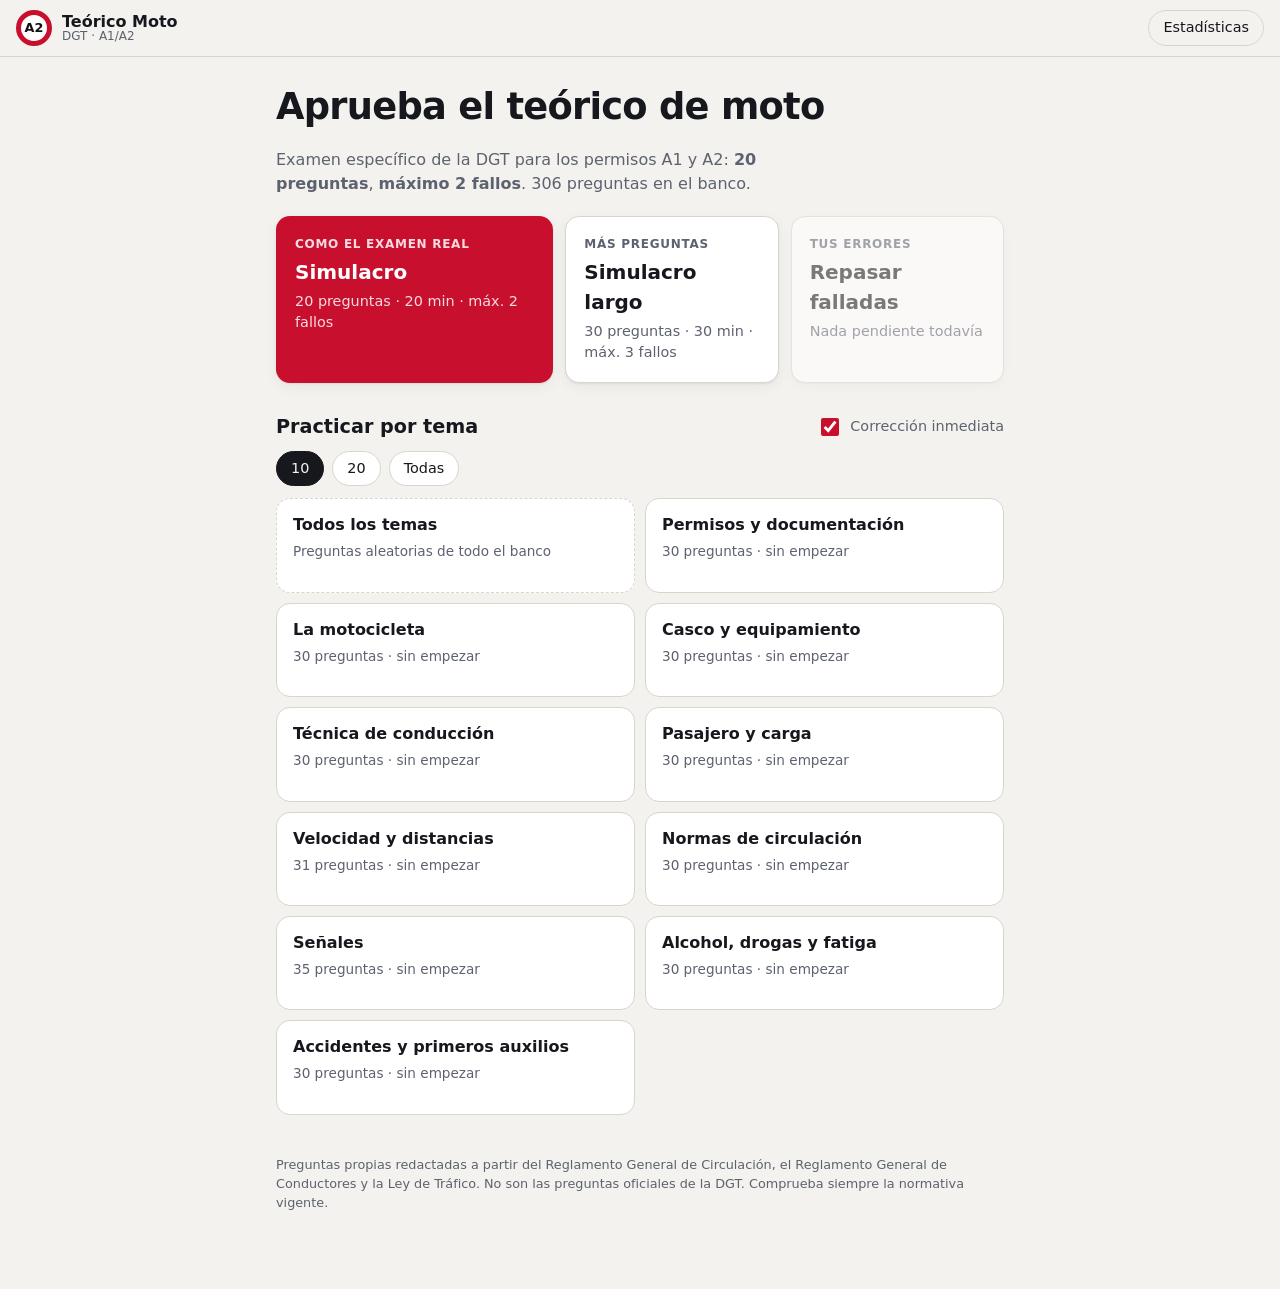
==== 03. Execution/code/index.html @ 692b7a4f "Motorcycle theory trainer (DGT A1/A2): app and 306-question bank Co-Authored-By: Claude Opus 5.5 <no" ====
<!doctype html>
<html lang="es">
<head>
  <meta charset="utf-8">
  <meta name="viewport" content="width=device-width, initial-scale=1, viewport-fit=cover">
  <title>Teórico Moto A2</title>
  <meta name="description" content="Entrenador para el examen teórico de moto de la DGT (permisos A1 y A2): práctica por temas, simulacros y corrección explicada.">
  <meta name="theme-color" content="#14171c">
  <link rel="icon" href="data:image/svg+xml,<svg xmlns='http://www.w3.org/2000/svg' viewBox='0 0 100 100'><circle cx='50' cy='50' r='46' fill='%23c8102e'/><circle cx='50' cy='50' r='35' fill='white'/><text x='50' y='64' font-family='Arial' font-weight='700' font-size='38' text-anchor='middle'>A2</text></svg>">
  <link rel="stylesheet" href="css/styles.css">
</head>
<body>
  <header class="topbar">
    <button class="brand" data-go="home" aria-label="Inicio">
      <span class="brand-mark">A2</span>
      <span class="brand-text">Teórico Moto <small>DGT · A1/A2</small></span>
    </button>
    <nav class="topnav">
      <button data-go="stats">Estadísticas</button>
    </nav>
  </header>

  <main id="app" tabindex="-1">
    <p class="loading">Cargando preguntas…</p>
  </main>

  <div id="modal" class="modal" hidden>
    <div class="modal-card" role="dialog" aria-modal="true" aria-labelledby="modal-title">
      <h2 id="modal-title"></h2>
      <p id="modal-body"></p>
      <div class="modal-actions">
        <button class="btn ghost" data-modal="cancel">Cancelar</button>
        <button class="btn primary" data-modal="ok">Aceptar</button>
      </div>
    </div>
  </div>

  <script type="module" src="scripts/app.js"></script>
</body>
</html>
---- 03. Execution/code/css/styles.css ----
:root {
  --bg: #f4f2ee;
  --surface: #ffffff;
  --surface-2: #ebe8e2;
  --text: #16181d;
  --muted: #5d6270;
  --line: #d9d5cc;
  --accent: #c8102e;
  --accent-ink: #ffffff;
  --sign-yellow: #f6c400;
  --ok: #1d7a3e;
  --ok-bg: #e3f3e8;
  --ko: #b3261e;
  --ko-bg: #fbe5e3;
  --mid: #a86400;
  --mid-bg: #fdf0d9;
  --focus: #0055a4;
  --radius: 14px;
  --shadow: 0 1px 2px rgb(0 0 0 / 0.06), 0 4px 14px rgb(0 0 0 / 0.05);
  color-scheme: light;
}

@media (prefers-color-scheme: dark) {
  :root:not([data-theme="light"]) {
    --bg: #111317;
    --surface: #1b1e24;
    --surface-2: #252931;
    --text: #eceae6;
    --muted: #9aa0ad;
    --line: #2f343d;
    --accent: #e8344f;
    --ok: #5fcf86;
    --ok-bg: #16301f;
    --ko: #ff7b70;
    --ko-bg: #3a1a18;
    --mid: #f2b350;
    --mid-bg: #352712;
    --focus: #6aa8ff;
    --shadow: none;
    color-scheme: dark;
  }
}
:root[data-theme="dark"] {
  --bg: #111317; --surface: #1b1e24; --surface-2: #252931; --text: #eceae6; --muted: #9aa0ad;
  --line: #2f343d; --accent: #e8344f; --ok: #5fcf86; --ok-bg: #16301f; --ko: #ff7b70; --ko-bg: #3a1a18;
  --mid: #f2b350; --mid-bg: #352712; --focus: #6aa8ff; --shadow: none; color-scheme: dark;
}

* { box-sizing: border-box; }
html { -webkit-text-size-adjust: 100%; }
body {
  margin: 0;
  background: var(--bg);
  color: var(--text);
  font: 16px/1.5 system-ui, -apple-system, "Segoe UI", Roboto, sans-serif;
}
button { font: inherit; color: inherit; cursor: pointer; }
button:disabled { cursor: not-allowed; }
:focus-visible { outline: 3px solid var(--focus); outline-offset: 2px; }
h1, h2, h3 { line-height: 1.2; margin: 0 0 .5em; }
h1 { font-size: clamp(1.6rem, 5vw, 2.3rem); letter-spacing: -0.02em; }
h2 { font-size: 1.2rem; }

/* ---------- top bar ---------- */
.topbar {
  position: sticky; top: 0; z-index: 5;
  display: flex; align-items: center; justify-content: space-between;
  padding: 10px 16px;
  background: color-mix(in srgb, var(--bg) 88%, transparent);
  backdrop-filter: blur(8px);
  border-bottom: 1px solid var(--line);
}
.brand { display: flex; align-items: center; gap: 10px; background: none; border: 0; padding: 0; text-align: left; }
.brand-mark {
  display: grid; place-items: center; width: 36px; height: 36px; border-radius: 50%;
  border: 5px solid var(--accent); background: #fff; color: #111; font-weight: 800; font-size: .8rem;
}
.brand-text { font-weight: 700; line-height: 1.1; }
.brand-text small { display: block; font-weight: 500; color: var(--muted); font-size: .75rem; }
.topnav button { background: none; border: 1px solid var(--line); border-radius: 999px; padding: 6px 14px; font-size: .9rem; }

main { max-width: 760px; margin: 0 auto; padding: 20px 16px 64px; outline: none; }
.loading { color: var(--muted); text-align: center; padding: 48px 0; }

/* ---------- buttons ---------- */
.btn {
  border-radius: 999px; padding: 12px 22px; font-weight: 650; border: 1px solid transparent;
  transition: transform .08s, background .15s;
}
.btn:active:not(:disabled) { transform: scale(.98); }
.btn.primary { background: var(--accent); color: var(--accent-ink); }
.btn.ghost { background: var(--surface); border-color: var(--line); }
.btn:disabled { opacity: .45; }
.link { background: none; border: 0; color: var(--muted); text-decoration: underline; padding: 8px 0; }
.link.danger { color: var(--ko); }

/* ---------- home ---------- */
.hero { padding: 8px 0 20px; }
.hero p { color: var(--muted); margin: 0; max-width: 56ch; }
.modes { display: grid; gap: 12px; grid-template-columns: 1fr; margin-bottom: 32px; }
@media (min-width: 620px) { .modes { grid-template-columns: 1.3fr 1fr 1fr; } }
.mode-card {
  display: flex; flex-direction: column; align-items: flex-start; gap: 4px; text-align: left;
  padding: 18px; border-radius: var(--radius); background: var(--surface);
  border: 1px solid var(--line); box-shadow: var(--shadow);
}
.mode-card.primary { background: var(--accent); color: var(--accent-ink); border-color: transparent; }
.mode-card.primary .mode-kicker, .mode-card.primary .mode-meta { color: rgb(255 255 255 / .85); }
.mode-card.warn { border-color: var(--mid); }
.mode-card:disabled { opacity: .55; }
.mode-kicker { font-size: .75rem; text-transform: uppercase; letter-spacing: .06em; color: var(--muted); font-weight: 600; }
.mode-title { font-size: 1.25rem; font-weight: 750; }
.mode-meta { font-size: .9rem; color: var(--muted); }

.section-head { display: flex; flex-wrap: wrap; align-items: center; justify-content: space-between; gap: 8px 16px; margin: 8px 0 12px; }
.section-head h2 { margin: 0; }
.switch { display: inline-flex; align-items: center; gap: 8px; font-size: .9rem; color: var(--muted); cursor: pointer; }
.switch input { width: 18px; height: 18px; accent-color: var(--accent); }

.count-pick { display: flex; gap: 8px; margin-bottom: 12px; }
.count-pick label { cursor: pointer; }
.count-pick input { position: absolute; opacity: 0; }
.count-pick span {
  display: inline-block; padding: 6px 14px; border-radius: 999px; border: 1px solid var(--line);
  background: var(--surface); font-size: .9rem;
}
.count-pick input:checked + span { background: var(--text); color: var(--bg); border-color: var(--text); }
.count-pick input:focus-visible + span { outline: 3px solid var(--focus); outline-offset: 2px; }

.temas { display: grid; gap: 10px; grid-template-columns: 1fr; }
@media (min-width: 560px) { .temas { grid-template-columns: 1fr 1fr; } }
.tema-card {
  display: flex; flex-direction: column; gap: 4px; text-align: left; padding: 14px 16px;
  background: var(--surface); border: 1px solid var(--line); border-radius: var(--radius);
}
.tema-card:hover, .mode-card:hover:not(:disabled) { border-color: var(--text); }
.tema-card.all { border-style: dashed; }
.tema-name { font-weight: 650; }
.tema-meta { font-size: .85rem; color: var(--muted); }
.bar { display: block; height: 6px; border-radius: 3px; background: var(--surface-2); overflow: hidden; margin-top: 6px; }
.bar > span { display: block; height: 100%; background: var(--text); border-radius: 3px; }
.bar.ok > span { background: var(--ok); }
.bar.mid > span { background: var(--mid); }
.bar.ko > span { background: var(--ko); }
.disclaimer { margin-top: 40px; font-size: .8rem; color: var(--muted); }

/* ---------- session ---------- */
.session-head { display: flex; align-items: center; justify-content: space-between; gap: 12px; }
.session-title { display: block; font-weight: 700; }
.session-progress { font-size: .85rem; color: var(--muted); }
.timer {
  font-variant-numeric: tabular-nums; font-weight: 750; font-size: 1.15rem;
  padding: 6px 12px; border-radius: 10px; background: var(--surface); border: 1px solid var(--line);
}
.timer.low { color: var(--ko); border-color: var(--ko); }
.progress { height: 4px; background: var(--surface-2); border-radius: 2px; margin: 12px 0 18px; overflow: hidden; }
.progress span { display: block; height: 100%; background: var(--accent); transition: width .2s; }

.question {
  background: var(--surface); border: 1px solid var(--line); border-radius: var(--radius);
  padding: 20px; box-shadow: var(--shadow);
}
.q-tema { font-size: .75rem; text-transform: uppercase; letter-spacing: .06em; color: var(--muted); font-weight: 600; }
.q-img { display: block; width: 130px; height: 130px; margin: 14px auto 6px; }
.q-img.small { width: 84px; height: 84px; margin: 8px 0; }
.question h2 { font-size: 1.15rem; font-weight: 650; margin: 10px 0 16px; }
.options { display: grid; gap: 10px; }
.option {
  display: flex; align-items: flex-start; gap: 12px; text-align: left; width: 100%;
  padding: 14px; border-radius: 12px; border: 2px solid var(--line); background: var(--bg);
  transition: border-color .12s, background .12s;
}
.option:hover:not(:disabled) { border-color: var(--muted); }
.option .letter {
  flex: none; display: grid; place-items: center; width: 28px; height: 28px; border-radius: 50%;
  background: var(--surface-2); font-weight: 700; font-size: .85rem;
}
.option.selected { border-color: var(--text); background: var(--surface-2); }
.option.selected .letter { background: var(--text); color: var(--bg); }
.option.correct { border-color: var(--ok); background: var(--ok-bg); }
.option.correct .letter { background: var(--ok); color: #fff; }
.option.wrong { border-color: var(--ko); background: var(--ko-bg); }
.option.wrong .letter { background: var(--ko); color: #fff; }
.option:disabled { cursor: default; }

.feedback { margin-top: 16px; padding: 14px 16px; border-radius: 12px; border-left: 4px solid; }
.feedback.ok { background: var(--ok-bg); border-color: var(--ok); }
.feedback.ko { background: var(--ko-bg); border-color: var(--ko); }
.feedback p { margin: 6px 0 0; }
.ref { font-size: .82rem; color: var(--muted); font-style: italic; }

.session-actions { display: flex; flex-wrap: wrap; gap: 10px; justify-content: space-between; margin: 16px 0; }
.session-actions .btn.primary { margin-left: auto; }
.qgrid { display: grid; grid-template-columns: repeat(auto-fill, minmax(40px, 1fr)); gap: 6px; margin: 8px 0 16px; }
.qgrid button {
  height: 40px; border-radius: 8px; border: 1px solid var(--line); background: var(--surface);
  font-size: .85rem; font-variant-numeric: tabular-nums;
}
.qgrid button.answered { background: var(--surface-2); font-weight: 700; }
.qgrid button.current { border: 2px solid var(--accent); }
.quit { display: block; margin: 0 auto; }

/* ---------- results ---------- */
.notice { background: var(--mid-bg); color: var(--mid); padding: 10px 14px; border-radius: 10px; font-weight: 600; }
.verdict {
  display: flex; flex-direction: column; align-items: center; gap: 2px; padding: 26px 16px;
  border-radius: var(--radius); text-align: center; border: 2px solid;
}
.verdict-word { font-size: clamp(2.2rem, 10vw, 3.4rem); font-weight: 850; letter-spacing: -0.02em; line-height: 1.1; }
.verdict.pass { background: var(--ok-bg); border-color: var(--ok); color: var(--ok); }
.verdict.fail { background: var(--ko-bg); border-color: var(--ko); color: var(--ko); }
.verdict.mid { background: var(--mid-bg); border-color: var(--mid); color: var(--mid); }
.result-meta { display: flex; justify-content: space-between; color: var(--muted); font-size: .9rem; margin: 10px 2px 16px; }
.result-actions { display: flex; flex-wrap: wrap; gap: 10px; margin-bottom: 20px; }
.by-tema { background: var(--surface); border: 1px solid var(--line); border-radius: var(--radius); padding: 12px 16px; margin-bottom: 24px; }
.by-tema summary { font-weight: 650; cursor: pointer; }
.by-tema ul { list-style: none; padding: 0; margin: 10px 0 0; }
.by-tema li { display: flex; justify-content: space-between; padding: 6px 0; border-top: 1px solid var(--line); font-size: .92rem; }
.ok { color: var(--ok); font-weight: 650; }
.ko { color: var(--ko); font-weight: 650; }

.filter { display: inline-flex; border: 1px solid var(--line); border-radius: 999px; overflow: hidden; }
.filter button { border: 0; background: var(--surface); padding: 6px 14px; font-size: .88rem; }
.filter button.active { background: var(--text); color: var(--bg); }
.reviews { display: grid; gap: 12px; }
.reviews.only-ko .review.is-ok { display: none; }
.review {
  background: var(--surface); border: 1px solid var(--line); border-left: 4px solid var(--ok);
  border-radius: var(--radius); padding: 14px 16px;
}
.review.is-ko { border-left-color: var(--ko); }
.review header { display: flex; align-items: center; gap: 10px; }
.review-num { font-weight: 750; font-variant-numeric: tabular-nums; }
.badge { margin-left: auto; font-size: .75rem; padding: 2px 10px; border-radius: 999px; }
.badge.ok { background: var(--ok-bg); }
.badge.ko { background: var(--ko-bg); }
.review h3 { font-size: 1rem; font-weight: 600; margin: 8px 0; }
.review p { margin: 4px 0; font-size: .95rem; }
.why { margin-top: 10px; padding: 10px 12px; background: var(--bg); border-radius: 10px; font-size: .93rem; }
.why p { margin: 4px 0 0; }

/* ---------- stats ---------- */
.kpis { display: grid; grid-template-columns: 1fr 1fr; gap: 10px; margin: 8px 0 18px; }
@media (min-width: 620px) { .kpis { grid-template-columns: repeat(4, 1fr); } }
.kpi { background: var(--surface); border: 1px solid var(--line); border-radius: var(--radius); padding: 14px; display: flex; flex-direction: column; font-size: .85rem; color: var(--muted); }
.kpi-num { font-size: 1.7rem; font-weight: 800; color: var(--text); font-variant-numeric: tabular-nums; }
.kpi-num small { font-size: .9rem; color: var(--muted); font-weight: 600; }
.weak { background: var(--mid-bg); border-radius: 10px; padding: 10px 14px; margin-bottom: 20px; font-size: .95rem; }
.tema-stats, .history { list-style: none; padding: 0; margin: 0 0 24px; }
.tema-stats li { padding: 10px 0; border-bottom: 1px solid var(--line); }
.tema-stats small { color: var(--muted); }
.ts-head { display: flex; justify-content: space-between; font-weight: 600; }
.history li { display: grid; grid-template-columns: auto 1fr auto; gap: 12px; padding: 10px 0; border-bottom: 1px solid var(--line); font-size: .92rem; align-items: baseline; }
.h-date { color: var(--muted); font-variant-numeric: tabular-nums; font-size: .82rem; }
.h-score { font-variant-numeric: tabular-nums; white-space: nowrap; }
.muted { color: var(--muted); }

/* ---------- modal ---------- */
.modal { position: fixed; inset: 0; z-index: 20; display: grid; place-items: center; padding: 16px; background: rgb(0 0 0 / .45); }
.modal[hidden] { display: none; }
.modal-card { width: min(420px, 100%); background: var(--surface); border-radius: var(--radius); padding: 22px; }
.modal-card p { color: var(--muted); }
.modal-actions { display: flex; justify-content: flex-end; gap: 10px; margin-top: 16px; }
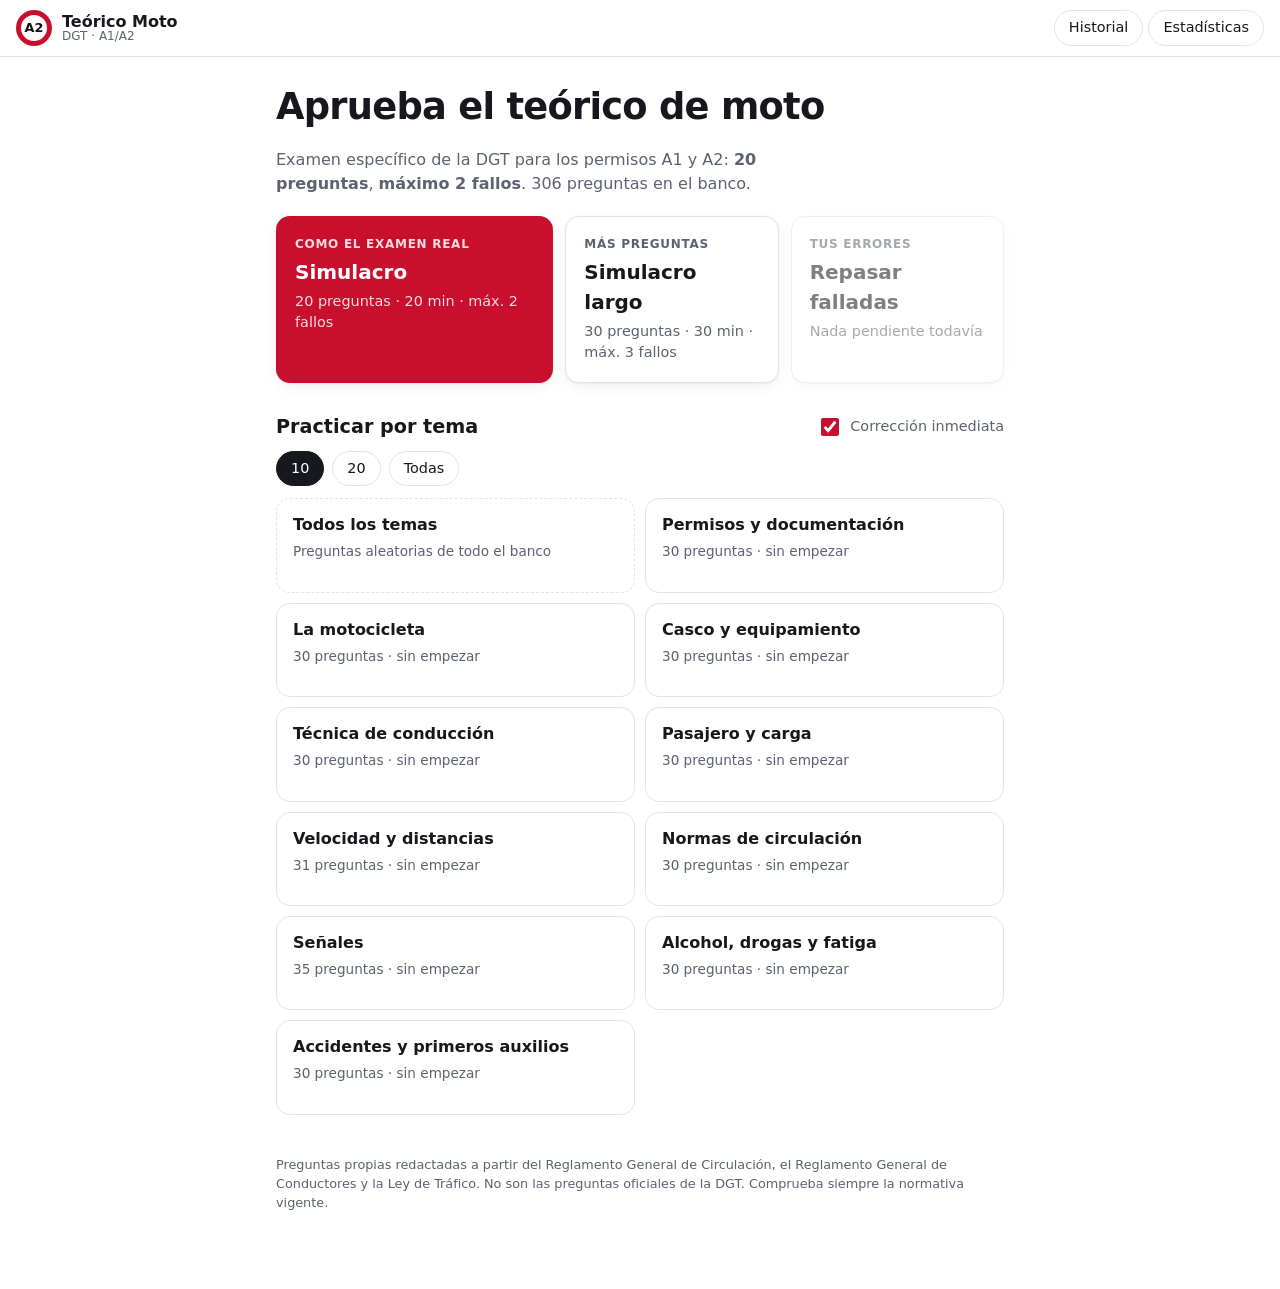
==== commit c58bd88c: "5 options per question, exam history with progress summary, white theme Co-Authored-By: Claude Opus " ====
--- a/03. Execution/code/index.html
+++ b/03. Execution/code/index.html
@@ -5,7 +5,7 @@
   <meta name="viewport" content="width=device-width, initial-scale=1, viewport-fit=cover">
   <title>Teórico Moto A2</title>
   <meta name="description" content="Entrenador para el examen teórico de moto de la DGT (permisos A1 y A2): práctica por temas, simulacros y corrección explicada.">
-  <meta name="theme-color" content="#14171c">
+  <meta name="theme-color" content="#ffffff">
   <link rel="icon" href="data:image/svg+xml,<svg xmlns='http://www.w3.org/2000/svg' viewBox='0 0 100 100'><circle cx='50' cy='50' r='46' fill='%23c8102e'/><circle cx='50' cy='50' r='35' fill='white'/><text x='50' y='64' font-family='Arial' font-weight='700' font-size='38' text-anchor='middle'>A2</text></svg>">
   <link rel="stylesheet" href="css/styles.css">
 </head>
@@ -16,6 +16,7 @@
       <span class="brand-text">Teórico Moto <small>DGT · A1/A2</small></span>
     </button>
     <nav class="topnav">
+      <button data-go="history">Historial</button>
       <button data-go="stats">Estadísticas</button>
     </nav>
   </header>
--- a/03. Execution/code/css/styles.css
+++ b/03. Execution/code/css/styles.css
@@ -1,10 +1,10 @@
 :root {
-  --bg: #f4f2ee;
+  --bg: #ffffff;
   --surface: #ffffff;
-  --surface-2: #ebe8e2;
+  --surface-2: #f2f3f5;
   --text: #16181d;
   --muted: #5d6270;
-  --line: #d9d5cc;
+  --line: #e1e3e8;
   --accent: #c8102e;
   --accent-ink: #ffffff;
   --sign-yellow: #f6c400;
@@ -15,35 +15,10 @@
   --mid: #a86400;
   --mid-bg: #fdf0d9;
   --focus: #0055a4;
+  --sunken: #f7f8fa;
   --radius: 14px;
   --shadow: 0 1px 2px rgb(0 0 0 / 0.06), 0 4px 14px rgb(0 0 0 / 0.05);
   color-scheme: light;
-}
-
-@media (prefers-color-scheme: dark) {
-  :root:not([data-theme="light"]) {
-    --bg: #111317;
-    --surface: #1b1e24;
-    --surface-2: #252931;
-    --text: #eceae6;
-    --muted: #9aa0ad;
-    --line: #2f343d;
-    --accent: #e8344f;
-    --ok: #5fcf86;
-    --ok-bg: #16301f;
-    --ko: #ff7b70;
-    --ko-bg: #3a1a18;
-    --mid: #f2b350;
-    --mid-bg: #352712;
-    --focus: #6aa8ff;
-    --shadow: none;
-    color-scheme: dark;
-  }
-}
-:root[data-theme="dark"] {
-  --bg: #111317; --surface: #1b1e24; --surface-2: #252931; --text: #eceae6; --muted: #9aa0ad;
-  --line: #2f343d; --accent: #e8344f; --ok: #5fcf86; --ok-bg: #16301f; --ko: #ff7b70; --ko-bg: #3a1a18;
-  --mid: #f2b350; --mid-bg: #352712; --focus: #6aa8ff; --shadow: none; color-scheme: dark;
 }
 
 * { box-sizing: border-box; }
@@ -66,7 +41,7 @@
   position: sticky; top: 0; z-index: 5;
   display: flex; align-items: center; justify-content: space-between;
   padding: 10px 16px;
-  background: color-mix(in srgb, var(--bg) 88%, transparent);
+  background: rgb(255 255 255 / 0.92);
   backdrop-filter: blur(8px);
   border-bottom: 1px solid var(--line);
 }
@@ -167,7 +142,7 @@
 .options { display: grid; gap: 10px; }
 .option {
   display: flex; align-items: flex-start; gap: 12px; text-align: left; width: 100%;
-  padding: 14px; border-radius: 12px; border: 2px solid var(--line); background: var(--bg);
+  padding: 14px; border-radius: 12px; border: 2px solid var(--line); background: var(--surface);
   transition: border-color .12s, background .12s;
 }
 .option:hover:not(:disabled) { border-color: var(--muted); }
@@ -236,7 +211,7 @@
 .badge.ko { background: var(--ko-bg); }
 .review h3 { font-size: 1rem; font-weight: 600; margin: 8px 0; }
 .review p { margin: 4px 0; font-size: .95rem; }
-.why { margin-top: 10px; padding: 10px 12px; background: var(--bg); border-radius: 10px; font-size: .93rem; }
+.why { margin-top: 10px; padding: 10px 12px; background: var(--sunken); border-radius: 10px; font-size: .93rem; }
 .why p { margin: 4px 0 0; }
 
 /* ---------- stats ---------- */
@@ -261,3 +236,53 @@
 .modal-card { width: min(420px, 100%); background: var(--surface); border-radius: var(--radius); padding: 22px; }
 .modal-card p { color: var(--muted); }
 .modal-actions { display: flex; justify-content: flex-end; gap: 10px; margin-top: 16px; }
+
+/* ---------- historial ---------- */
+.small { font-size: .82rem; }
+.card { background: var(--surface); border: 1px solid var(--line); border-radius: var(--radius); padding: 16px; margin-bottom: 24px; }
+.card h2 small, .section-head h2 small { font-weight: 500; color: var(--muted); font-size: .85rem; margin-left: 6px; }
+.progress-card { border-radius: var(--radius); padding: 18px; margin: 4px 0 20px; border: 1px solid var(--line); border-left: 5px solid var(--muted); background: var(--surface); }
+.progress-card.level-ok { border-left-color: var(--ok); }
+.progress-card.level-mid { border-left-color: var(--mid); }
+.progress-card.level-ko { border-left-color: var(--ko); }
+.level-badge { display: inline-block; font-size: .8rem; font-weight: 700; padding: 3px 12px; border-radius: 999px; background: var(--surface-2); }
+.level-ok .level-badge { background: var(--ok-bg); color: var(--ok); }
+.level-mid .level-badge { background: var(--mid-bg); color: var(--mid); }
+.level-ko .level-badge { background: var(--ko-bg); color: var(--ko); }
+.level-headline { font-size: 1.1rem; font-weight: 650; margin: 10px 0 6px; }
+.progress-card ul { margin: 0; padding-left: 20px; color: var(--muted); }
+.progress-card li { margin: 4px 0; }
+
+.chart-wrap { position: relative; }
+.chart { display: block; width: 100%; height: auto; overflow: visible; }
+.c-grid { stroke: var(--line); stroke-width: 1; }
+.c-axis { fill: var(--muted); font-size: 11px; font-variant-numeric: tabular-nums; }
+.c-limit { stroke: var(--text); stroke-width: 1.5; stroke-dasharray: 5 4; }
+.c-limit-label { fill: var(--text); font-size: 11px; font-weight: 600; }
+.c-hit { fill: transparent; }
+.c-bar { cursor: pointer; }
+.c-bar.ok path { fill: var(--ok); }
+.c-bar.ko path { fill: var(--ko); }
+.c-bar.dim path { opacity: .35; }
+.c-tip {
+  position: absolute; transform: translate(-50%, calc(-100% - 8px)); pointer-events: none; white-space: nowrap;
+  background: var(--text); color: #fff; font-size: .8rem; padding: 6px 10px; border-radius: 8px;
+}
+.chart-note { font-size: .82rem; color: var(--muted); margin: 8px 0 0; display: flex; align-items: center; gap: 6px; flex-wrap: wrap; }
+.key { display: inline-block; width: 10px; height: 10px; border-radius: 3px; }
+.key.ok { background: var(--ok); }
+.key.ko { background: var(--ko); margin-left: 6px; }
+
+.table-wrap { overflow-x: auto; border: 1px solid var(--line); border-radius: var(--radius); margin-bottom: 10px; }
+.attempts { width: 100%; border-collapse: collapse; font-size: .9rem; min-width: 760px; }
+.attempts th { text-align: left; font-size: .75rem; text-transform: uppercase; letter-spacing: .05em; color: var(--muted); font-weight: 600; background: var(--sunken); padding: 10px 12px; border-bottom: 1px solid var(--line); }
+.attempts td { padding: 10px 12px; border-bottom: 1px solid var(--line); vertical-align: middle; }
+.attempts tbody tr:last-child td { border-bottom: 0; }
+.attempts tbody tr:hover { background: var(--sunken); }
+.attempts .num { text-align: right; font-variant-numeric: tabular-nums; }
+.attempts .nowrap { white-space: nowrap; }
+.attempts small { color: var(--muted); }
+.attempts .link { padding: 0; }
+.pill { display: inline-block; font-size: .78rem; font-weight: 700; padding: 2px 10px; border-radius: 999px; background: var(--surface-2); white-space: nowrap; }
+.pill.ok { background: var(--ok-bg); color: var(--ok); }
+.pill.ko { background: var(--ko-bg); color: var(--ko); }
